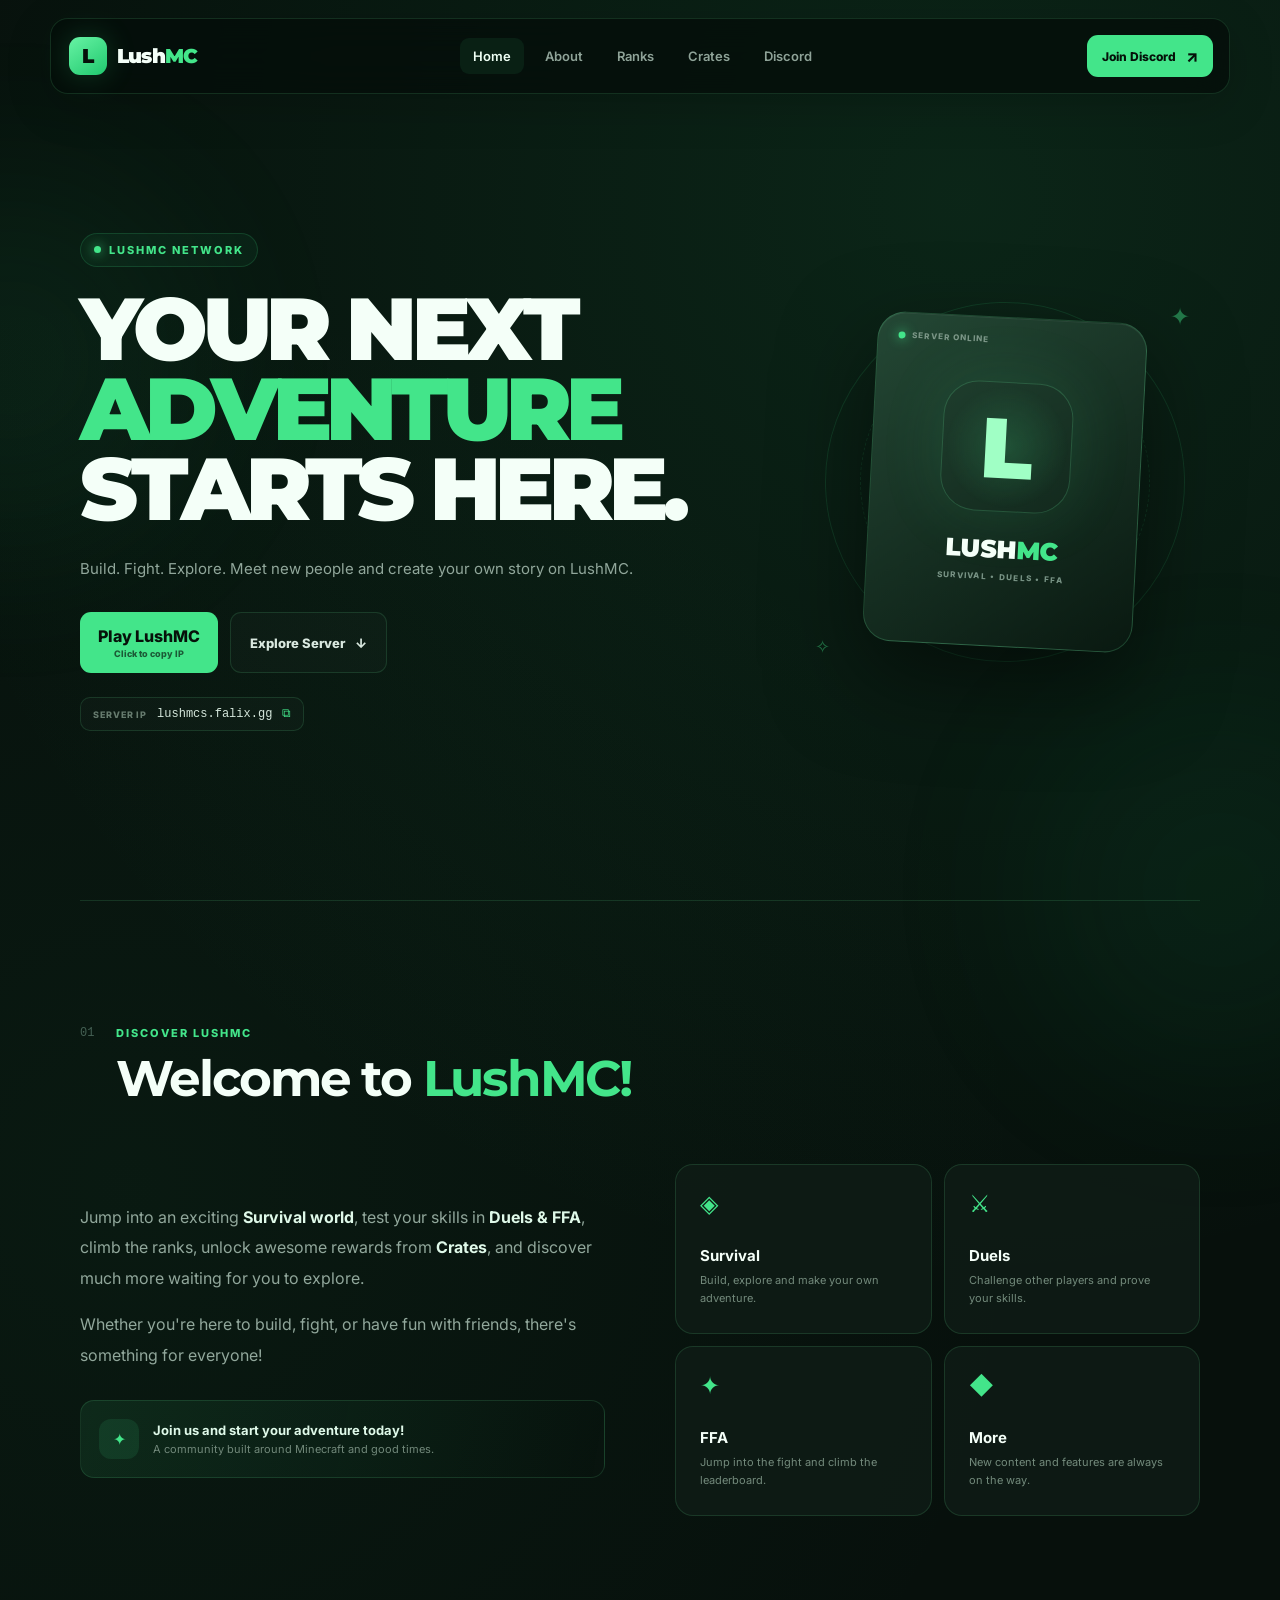
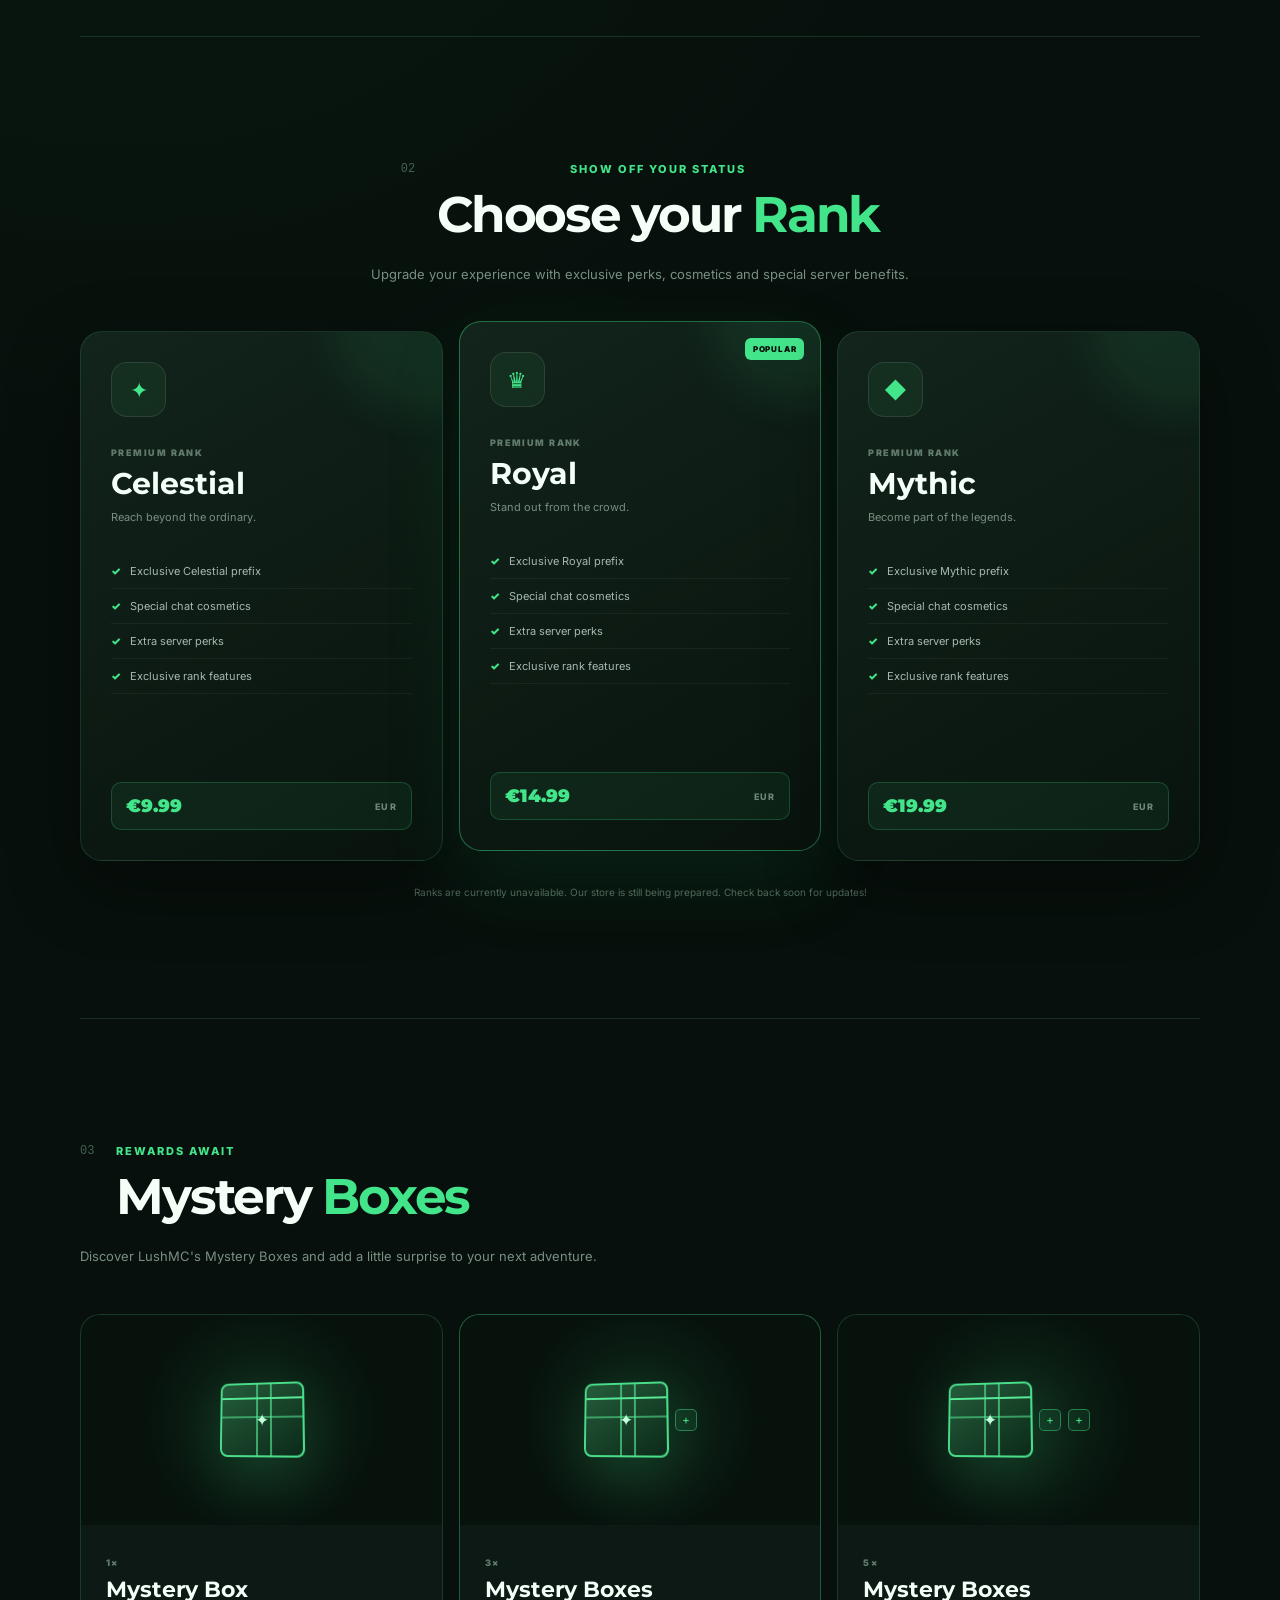
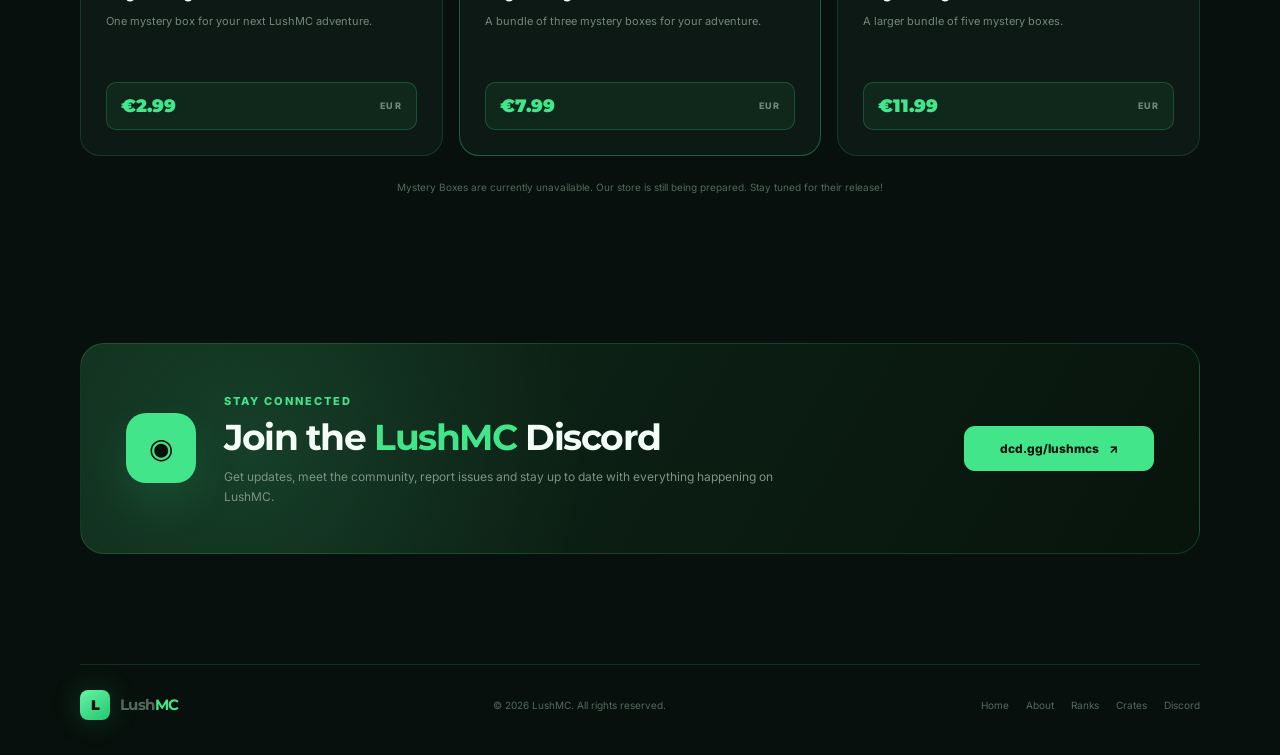
==== index.html @ d0ecad8e "Add files via upload" ====
<!DOCTYPE html>
<html lang="en">
<head>
  <meta charset="UTF-8">
  <meta name="viewport" content="width=device-width, initial-scale=1.0">
  <meta name="description" content="LushMC — Survival, Duels, FFA and more. Start your adventure today.">
  <title>LushMC — Minecraft Network</title>
  <link rel="preconnect" href="https://fonts.googleapis.com">
  <link rel="preconnect" href="https://fonts.gstatic.com" crossorigin>
  <link href="https://fonts.googleapis.com/css2?family=Inter:wght@400;500;600;700;800&family=Montserrat:wght@700;800;900&display=swap" rel="stylesheet">
  <link rel="stylesheet" href="style.css">
</head>
<body>

  <div class="background-glow glow-one"></div>
  <div class="background-glow glow-two"></div>

  <header class="navbar" id="navbar">
    <a href="#home" class="brand">
      <span class="brand-mark">L</span>
      <span>Lush<span>MC</span></span>
    </a>

    <nav class="nav-links" id="navLinks">
      <a href="#home" class="active">Home</a>
      <a href="#about">About</a>
      <a href="#ranks">Ranks</a>
      <a href="#crates">Crates</a>
      <a href="#discord">Discord</a>
    </nav>

    <a class="nav-discord" href="https://discord.gg/2CfEqMfXgS" target="_blank" rel="noopener">
      <span>Join Discord</span>
      <span class="arrow">↗</span>
    </a>

    <button class="menu-toggle" id="menuToggle" aria-label="Open menu">☰</button>
  </header>

  <main>
    <!-- HOME -->
    <section class="hero section" id="home">
      <div class="hero-content">
        <div class="eyebrow">
          <span class="status-dot"></span>
          LushMC Network
        </div>

        <h1>YOUR NEXT<br><span>ADVENTURE</span><br>STARTS HERE.</h1>

        <p class="hero-text">
          Build. Fight. Explore. Meet new people and create your own story
          on LushMC.
        </p>

        <div class="hero-buttons">
          <button class="primary-btn" id="copyIp">
            <span>Play LushMC</span>
            <small>Click to copy IP</small>
          </button>
          <a class="secondary-btn" href="#about">
            Explore Server <span>↓</span>
          </a>
        </div>

        <div class="server-ip">
          <span class="ip-label">SERVER IP</span>
          <span id="serverIp">lushmcs.falix.gg</span>
          <span class="copy-icon">⧉</span>
        </div>
      </div>

      <div class="hero-art" aria-hidden="true">
        <div class="ring ring-one"></div>
        <div class="ring ring-two"></div>
        <div class="leaf leaf-one">✦</div>
        <div class="leaf leaf-two">✧</div>
        <div class="minecraft-card">
          <div class="card-top">
            <span class="online-dot"></span>
            <span>SERVER ONLINE</span>
          </div>
          <div class="big-l">L</div>
          <div class="card-title">LUSH<span>MC</span></div>
          <div class="card-subtitle">SURVIVAL • DUELS • FFA</div>
        </div>
      </div>
    </section>

    <!-- ABOUT -->
    <section class="section about-section" id="about">
      <div class="section-heading">
        <span class="section-number">01</span>
        <div>
          <span class="section-kicker">DISCOVER LUSHMC</span>
          <h2>Welcome to <span>LushMC!</span></h2>
        </div>
      </div>

      <div class="about-grid">
        <div class="about-copy">
          <p>
            Jump into an exciting <strong>Survival world</strong>, test your skills
            in <strong>Duels &amp; FFA</strong>, climb the ranks, unlock awesome
            rewards from <strong>Crates</strong>, and discover much more waiting
            for you to explore.
          </p>
          <p>
            Whether you're here to build, fight, or have fun with friends,
            there's something for everyone!
          </p>

          <div class="about-highlight">
            <div class="highlight-icon">✦</div>
            <div>
              <strong>Join us and start your adventure today!</strong>
              <span>A community built around Minecraft and good times.</span>
            </div>
          </div>
        </div>

        <div class="mode-grid">
          <article class="mode-card">
            <div class="mode-icon">◈</div>
            <h3>Survival</h3>
            <p>Build, explore and make your own adventure.</p>
          </article>
          <article class="mode-card">
            <div class="mode-icon">⚔</div>
            <h3>Duels</h3>
            <p>Challenge other players and prove your skills.</p>
          </article>
          <article class="mode-card">
            <div class="mode-icon">✦</div>
            <h3>FFA</h3>
            <p>Jump into the fight and climb the leaderboard.</p>
          </article>
          <article class="mode-card">
            <div class="mode-icon">◆</div>
            <h3>More</h3>
            <p>New content and features are always on the way.</p>
          </article>
        </div>
      </div>
    </section>

    <!-- RANKS -->
    <section class="section store-section" id="ranks">
      <div class="section-heading centered">
        <span class="section-number">02</span>
        <div>
          <span class="section-kicker">SHOW OFF YOUR STATUS</span>
          <h2>Choose your <span>Rank</span></h2>
        </div>
      </div>

      <p class="section-intro">
        Upgrade your experience with exclusive perks, cosmetics and special
        server benefits.
      </p>

      <div class="rank-grid">
        <article class="rank-card celestial">
          <div class="rank-badge">✦</div>
          <span class="rank-tier">PREMIUM RANK</span>
          <h3>Celestial</h3>
          <p class="rank-desc">Reach beyond the ordinary.</p>
          <ul>
            <li>Exclusive Celestial prefix</li>
            <li>Special chat cosmetics</li>
            <li>Extra server perks</li>
            <li>Exclusive rank features</li>
          </ul>
          <div class="price-tag"><span>€9.99</span><small>EUR</small></div>
        </article>

        <article class="rank-card royal featured">
          <div class="featured-label">POPULAR</div>
          <div class="rank-badge">♛</div>
          <span class="rank-tier">PREMIUM RANK</span>
          <h3>Royal</h3>
          <p class="rank-desc">Stand out from the crowd.</p>
          <ul>
            <li>Exclusive Royal prefix</li>
            <li>Special chat cosmetics</li>
            <li>Extra server perks</li>
            <li>Exclusive rank features</li>
          </ul>
          <div class="price-tag"><span>€14.99</span><small>EUR</small></div>
        </article>

        <article class="rank-card mythic">
          <div class="rank-badge">◆</div>
          <span class="rank-tier">PREMIUM RANK</span>
          <h3>Mythic</h3>
          <p class="rank-desc">Become part of the legends.</p>
          <ul>
            <li>Exclusive Mythic prefix</li>
            <li>Special chat cosmetics</li>
            <li>Extra server perks</li>
            <li>Exclusive rank features</li>
          </ul>
          <div class="price-tag"><span>€19.99</span><small>EUR</small></div>
        </article>
      </div>

      <p class="store-note">
        Ranks are currently unavailable. Our store is still being prepared. Check back soon for updates!
      </p>
    </section>

    <!-- CRATES -->
    <section class="section crates-section" id="crates">
      <div class="section-heading">
        <span class="section-number">03</span>
        <div>
          <span class="section-kicker">REWARDS AWAIT</span>
          <h2>Mystery <span>Boxes</span></h2>
        </div>
      </div>

      <p class="section-intro left">
        Discover LushMC's Mystery Boxes and add a little surprise to your next
        adventure.
      </p>

      <div class="crate-grid">
        <article class="crate-card">
          <div class="crate-visual">
            <div class="crate-box">
              <div class="crate-lock">✦</div>
            </div>
          </div>
          <div class="crate-info">
            <span class="crate-amount">1×</span>
            <h3>Mystery Box</h3>
            <p>One mystery box for your next LushMC adventure.</p>
            <div class="price-tag crate-price"><span>€2.99</span><small>EUR</small></div>
          </div>
        </article>

        <article class="crate-card highlighted">
          <div class="crate-visual">
            <div class="crate-box">
              <div class="crate-lock">✦</div>
            </div>
            <div class="mini-box">+</div>
          </div>
          <div class="crate-info">
            <span class="crate-amount">3×</span>
            <h3>Mystery Boxes</h3>
            <p>A bundle of three mystery boxes for your adventure.</p>
            <div class="price-tag crate-price"><span>€7.99</span><small>EUR</small></div>
          </div>
        </article>

        <article class="crate-card">
          <div class="crate-visual">
            <div class="crate-box">
              <div class="crate-lock">✦</div>
            </div>
            <div class="mini-box">+</div>
            <div class="mini-box">+</div>
          </div>
          <div class="crate-info">
            <span class="crate-amount">5×</span>
            <h3>Mystery Boxes</h3>
            <p>A larger bundle of five mystery boxes.</p>
            <div class="price-tag crate-price"><span>€11.99</span><small>EUR</small></div>
          </div>
        </article>
      </div>

      <p class="store-note">
        Mystery Boxes are currently unavailable. Our store is still being prepared. Stay tuned for their release!
      </p>
    </section>

    <!-- DISCORD -->
    <section class="discord-section section" id="discord">
      <div class="discord-card">
        <div class="discord-symbol">◉</div>
        <div class="discord-copy">
          <span class="section-kicker">STAY CONNECTED</span>
          <h2>Join the <span>LushMC</span> Discord</h2>
          <p>
            Get updates, meet the community, report issues and stay up to date
            with everything happening on LushMC.
          </p>
        </div>
        <a class="discord-btn" href="https://discord.gg/2CfEqMfXgS" target="_blank" rel="noopener">
          <span>dcd.gg/lushmcs</span>
          <span>↗</span>
        </a>
      </div>
    </section>
  </main>

  <footer>
    <div class="footer-brand">
      <span class="brand-mark">L</span>
      <strong>Lush<span>MC</span></strong>
    </div>
    <p>© <span id="year"></span> LushMC. All rights reserved.</p>
    <div class="footer-links">
      <a href="#home">Home</a>
      <a href="#about">About</a>
      <a href="#ranks">Ranks</a>
      <a href="#crates">Crates</a>
      <a href="https://discord.gg/2CfEqMfXgS" target="_blank" rel="noopener">Discord</a>
    </div>
  </footer>

  <div class="toast" id="toast">Server IP copied!</div>

  <script src="script.js"></script>
</body>
</html>
---- style.css ----
* {
  margin: 0;
  padding: 0;
  box-sizing: border-box;
}

:root {
  --bg: #07100c;
  --bg-2: #0a1510;
  --panel: rgba(15, 29, 22, 0.82);
  --panel-2: rgba(19, 39, 29, 0.72);
  --text: #f4fff8;
  --muted: #91a79b;
  --green: #43e58a;
  --green-2: #20c86e;
  --green-dark: #0c8b4b;
  --border: rgba(105, 237, 158, 0.14);
  --shadow: 0 24px 70px rgba(0, 0, 0, .35);
}

html {
  scroll-behavior: smooth;
}

body {
  min-height: 100vh;
  overflow-x: hidden;
  background:
    radial-gradient(circle at 75% 5%, rgba(39, 182, 102, .13), transparent 28%),
    radial-gradient(circle at 10% 30%, rgba(35, 135, 79, .08), transparent 30%),
    var(--bg);
  color: var(--text);
  font-family: Inter, sans-serif;
}

a {
  color: inherit;
  text-decoration: none;
}

button {
  font: inherit;
}

.background-glow {
  position: fixed;
  width: 360px;
  height: 360px;
  border-radius: 50%;
  filter: blur(100px);
  pointer-events: none;
  opacity: .08;
  z-index: -1;
}

.glow-one {
  background: #32e982;
  top: 20%;
  left: -170px;
}

.glow-two {
  background: #19b764;
  bottom: -170px;
  right: -120px;
}

.navbar {
  width: min(1180px, calc(100% - 40px));
  height: 76px;
  margin: 18px auto 0;
  padding: 0 16px 0 18px;
  display: flex;
  align-items: center;
  justify-content: space-between;
  position: sticky;
  top: 14px;
  z-index: 100;
  background: rgba(5, 13, 9, .78);
  border: 1px solid var(--border);
  border-radius: 18px;
  backdrop-filter: blur(18px);
  box-shadow: 0 12px 45px rgba(0, 0, 0, .18);
}

.brand,
.footer-brand {
  display: flex;
  align-items: center;
  gap: 10px;
  font-family: Montserrat, sans-serif;
  font-weight: 900;
  letter-spacing: -.04em;
  font-size: 20px;
}

.brand span span,
.footer-brand strong span {
  color: var(--green);
}

.brand-mark {
  width: 38px;
  height: 38px;
  display: grid;
  place-items: center;
  color: #06110a;
  background: linear-gradient(145deg, #67f3a4, #20c86e);
  border-radius: 11px;
  box-shadow: 0 0 30px rgba(67, 229, 138, .2);
  font-family: Montserrat, sans-serif;
  font-weight: 900;
}

.nav-links {
  display: flex;
  gap: 8px;
}

.nav-links a {
  padding: 10px 13px;
  color: #8fa398;
  font-size: 13px;
  font-weight: 600;
  transition: .2s ease;
}

.nav-links a:hover,
.nav-links a.active {
  color: #effff5;
}

.nav-links a.active {
  background: rgba(67, 229, 138, .08);
  border-radius: 9px;
}

.nav-discord,
.primary-btn,
.secondary-btn,
.discord-btn {
  display: inline-flex;
  align-items: center;
  justify-content: center;
  gap: 10px;
  border-radius: 11px;
  font-weight: 800;
  transition: transform .2s ease, box-shadow .2s ease, background .2s ease;
}

.nav-discord {
  padding: 11px 15px;
  font-size: 12px;
  background: var(--green);
  color: #051109;
}

.nav-discord:hover,
.primary-btn:hover,
.discord-btn:hover {
  transform: translateY(-2px);
  box-shadow: 0 12px 30px rgba(67, 229, 138, .18);
}

.arrow {
  font-size: 16px;
}

.menu-toggle {
  display: none;
  border: 0;
  background: transparent;
  color: white;
  font-size: 23px;
  cursor: pointer;
}

.section {
  width: min(1120px, calc(100% - 40px));
  margin: 0 auto;
  padding: 120px 0;
  scroll-margin-top: 80px;
}

.hero {
  min-height: calc(100vh - 94px);
  display: flex;
  align-items: center;
  justify-content: space-between;
  gap: 70px;
  padding-top: 90px;
}

.hero-content {
  max-width: 650px;
}

.eyebrow,
.section-kicker {
  color: var(--green);
  font-size: 11px;
  letter-spacing: .18em;
  font-weight: 800;
  text-transform: uppercase;
}

.eyebrow {
  display: inline-flex;
  align-items: center;
  gap: 8px;
  margin-bottom: 22px;
  padding: 9px 13px;
  border: 1px solid rgba(67, 229, 138, .16);
  border-radius: 999px;
  background: rgba(67, 229, 138, .05);
}

.status-dot,
.online-dot {
  width: 7px;
  height: 7px;
  display: inline-block;
  border-radius: 50%;
  background: var(--green);
  box-shadow: 0 0 12px var(--green);
}

.hero h1 {
  font-family: Montserrat, sans-serif;
  font-size: clamp(48px, 7vw, 88px);
  line-height: .91;
  letter-spacing: -.065em;
  font-weight: 900;
}

.hero h1 span,
.section-heading h2 span,
.discord-copy h2 span {
  color: var(--green);
}

.hero-text {
  max-width: 570px;
  margin: 26px 0 30px;
  color: var(--muted);
  line-height: 1.8;
  font-size: 15px;
}

.hero-buttons {
  display: flex;
  flex-wrap: wrap;
  gap: 12px;
}

.primary-btn {
  border: 0;
  padding: 14px 18px;
  cursor: pointer;
  background: var(--green);
  color: #06110a;
  flex-direction: column;
  gap: 2px;
}

.primary-btn small {
  opacity: .65;
  font-size: 9px;
}

.secondary-btn {
  padding: 0 19px;
  border: 1px solid var(--border);
  color: #d9e8df;
  background: rgba(255,255,255,.02);
  font-size: 13px;
}

.secondary-btn:hover {
  background: rgba(255,255,255,.05);
}

.server-ip {
  width: fit-content;
  margin-top: 24px;
  display: flex;
  align-items: center;
  gap: 10px;
  padding: 9px 12px;
  border: 1px solid var(--border);
  background: rgba(255,255,255,.02);
  border-radius: 10px;
  color: #d5e7dc;
  font-family: monospace;
  font-size: 12px;
}

.ip-label {
  color: #667b6e;
  font-family: Inter, sans-serif;
  font-size: 9px;
  font-weight: 800;
  letter-spacing: .1em;
}

.copy-icon {
  color: var(--green);
}

.hero-art {
  width: 390px;
  height: 450px;
  position: relative;
  display: grid;
  place-items: center;
  flex-shrink: 0;
}

.ring {
  position: absolute;
  border: 1px solid rgba(67, 229, 138, .13);
  border-radius: 50%;
}

.ring-one {
  width: 360px;
  height: 360px;
  transform: rotate(20deg);
}

.ring-two {
  width: 290px;
  height: 290px;
  border-style: dashed;
}

.minecraft-card {
  width: 270px;
  height: 330px;
  padding: 20px;
  position: relative;
  display: flex;
  flex-direction: column;
  align-items: center;
  justify-content: center;
  background:
    linear-gradient(145deg, rgba(39, 77, 57, .86), rgba(9, 24, 16, .96)),
    #10271b;
  border: 1px solid rgba(104, 240, 159, .2);
  border-radius: 28px;
  transform: rotate(3deg);
  box-shadow: 0 35px 90px rgba(0,0,0,.5), inset 0 1px 0 rgba(255,255,255,.06);
}

.card-top {
  position: absolute;
  top: 17px;
  left: 20px;
  display: flex;
  align-items: center;
  gap: 7px;
  color: #7b9687;
  font-size: 8px;
  font-weight: 800;
  letter-spacing: .13em;
}

.big-l {
  width: 130px;
  height: 130px;
  display: grid;
  place-items: center;
  border: 1px solid rgba(112, 243, 166, .2);
  border-radius: 35px;
  color: #a0ffc5;
  font-family: Montserrat, sans-serif;
  font-size: 85px;
  font-weight: 900;
  background: radial-gradient(circle, rgba(68,229,139,.17), transparent 68%);
  box-shadow: 0 0 65px rgba(67, 229, 138, .12);
}

.card-title {
  margin-top: 22px;
  font-family: Montserrat, sans-serif;
  font-size: 25px;
  font-weight: 900;
}

.card-title span {
  color: var(--green);
}

.card-subtitle {
  margin-top: 8px;
  color: #779284;
  font-size: 8px;
  letter-spacing: .16em;
  font-weight: 800;
}

.leaf {
  position: absolute;
  color: var(--green);
  opacity: .45;
  font-size: 24px;
}

.leaf-one {
  top: 45px;
  right: 10px;
}

.leaf-two {
  bottom: 50px;
  left: 5px;
  font-size: 18px;
}

.section-heading {
  display: flex;
  align-items: flex-start;
  gap: 22px;
}

.section-heading.centered {
  justify-content: center;
  text-align: center;
}

.section-number {
  padding-top: 5px;
  color: #456154;
  font-family: monospace;
  font-size: 12px;
}

.section-heading h2 {
  margin-top: 7px;
  font-family: Montserrat, sans-serif;
  font-size: clamp(31px, 4vw, 50px);
  letter-spacing: -.045em;
}

.about-section {
  border-top: 1px solid var(--border);
}

.about-grid {
  margin-top: 55px;
  display: grid;
  grid-template-columns: 1fr 1fr;
  gap: 70px;
  align-items: center;
}

.about-copy > p {
  max-width: 600px;
  color: var(--muted);
  font-size: 16px;
  line-height: 1.9;
  margin-bottom: 16px;
}

.about-copy strong {
  color: #dff9e9;
}

.about-highlight {
  margin-top: 30px;
  padding: 18px;
  display: flex;
  gap: 14px;
  align-items: center;
  background: linear-gradient(100deg, rgba(67,229,138,.09), transparent);
  border: 1px solid var(--border);
  border-radius: 14px;
}

.highlight-icon {
  width: 40px;
  height: 40px;
  display: grid;
  place-items: center;
  flex-shrink: 0;
  border-radius: 12px;
  background: rgba(67,229,138,.1);
  color: var(--green);
}

.about-highlight strong,
.about-highlight span {
  display: block;
}

.about-highlight strong {
  font-size: 13px;
}

.about-highlight span {
  margin-top: 4px;
  color: #72897b;
  font-size: 11px;
}

.mode-grid {
  display: grid;
  grid-template-columns: 1fr 1fr;
  gap: 12px;
}

.mode-card {
  min-height: 170px;
  padding: 24px;
  background: var(--panel);
  border: 1px solid var(--border);
  border-radius: 18px;
  transition: .25s ease;
}

.mode-card:hover {
  transform: translateY(-4px);
  border-color: rgba(67,229,138,.28);
  background: var(--panel-2);
}

.mode-icon {
  color: var(--green);
  font-size: 24px;
  margin-bottom: 28px;
}

.mode-card h3 {
  font-size: 15px;
  margin-bottom: 7px;
}

.mode-card p {
  color: #738a7c;
  font-size: 11px;
  line-height: 1.6;
}

.store-section,
.crates-section {
  border-top: 1px solid var(--border);
}

.section-intro {
  max-width: 620px;
  margin: 18px auto 45px;
  color: #788f82;
  font-size: 13px;
  line-height: 1.8;
  text-align: center;
}

.section-intro.left {
  margin-left: 0;
  margin-right: 0;
  text-align: left;
}

.rank-grid,
.crate-grid {
  display: grid;
  grid-template-columns: repeat(3, 1fr);
  gap: 16px;
}

.rank-card {
  min-height: 530px;
  padding: 30px;
  position: relative;
  overflow: hidden;
  display: flex;
  flex-direction: column;
  background: linear-gradient(150deg, rgba(20,39,29,.9), rgba(9,19,14,.94));
  border: 1px solid var(--border);
  border-radius: 22px;
  box-shadow: var(--shadow);
  transition: .25s ease;
}

.rank-card:hover {
  transform: translateY(-7px);
}

.rank-card::before {
  content: "";
  position: absolute;
  width: 180px;
  height: 180px;
  top: -100px;
  right: -70px;
  border-radius: 50%;
  background: rgba(67,229,138,.08);
  filter: blur(20px);
}

.rank-card.featured {
  border-color: rgba(67,229,138,.42);
  transform: translateY(-10px);
  box-shadow: 0 30px 80px rgba(22,155,82,.12);
}

.rank-card.featured:hover {
  transform: translateY(-15px);
}

.featured-label {
  position: absolute;
  top: 16px;
  right: 16px;
  padding: 6px 8px;
  border-radius: 6px;
  background: var(--green);
  color: #06110a;
  font-size: 8px;
  font-weight: 900;
  letter-spacing: .1em;
}

.rank-badge {
  width: 55px;
  height: 55px;
  display: grid;
  place-items: center;
  margin-bottom: 30px;
  border: 1px solid rgba(255,255,255,.1);
  border-radius: 16px;
  color: var(--green);
  background: rgba(67,229,138,.06);
  font-size: 22px;
}

.rank-tier,
.crate-amount {
  color: #607a6b;
  font-size: 9px;
  font-weight: 900;
  letter-spacing: .16em;
}

.rank-card h3 {
  margin-top: 7px;
  font-family: Montserrat, sans-serif;
  font-size: 30px;
}

.rank-desc {
  margin-top: 8px;
  color: #788f82;
  font-size: 11px;
}

.rank-card ul {
  margin: 30px 0;
  padding: 0;
  list-style: none;
}

.rank-card li {
  padding: 10px 0;
  border-bottom: 1px solid rgba(255,255,255,.05);
  color: #a7b9af;
  font-size: 11px;
}

.rank-card li::before {
  content: "✓";
  margin-right: 9px;
  color: var(--green);
  font-weight: 900;
}

.rank-btn,
.crate-btn {
  margin-top: auto;
  padding: 13px 14px;
  display: flex;
  align-items: center;
  justify-content: space-between;
  border-radius: 10px;
  background: rgba(255,255,255,.035);
  border: 1px solid rgba(255,255,255,.06);
  color: #d6e8dd;
  font-size: 11px;
  font-weight: 800;
  transition: .2s ease;
}

.rank-btn:hover,
.crate-btn:hover {
  background: rgba(67,229,138,.09);
  border-color: rgba(67,229,138,.18);
  color: white;
}

.store-note {
  margin-top: 25px;
  text-align: center;
  color: #53695c;
  font-size: 10px;
}

.crate-card {
  overflow: hidden;
  background: var(--panel);
  border: 1px solid var(--border);
  border-radius: 20px;
  transition: .25s ease;
}

.crate-card:hover {
  transform: translateY(-6px);
  border-color: rgba(67,229,138,.3);
}

.crate-card.highlighted {
  border-color: rgba(67,229,138,.34);
}

.crate-visual {
  height: 210px;
  display: flex;
  align-items: center;
  justify-content: center;
  gap: 7px;
  position: relative;
  background:
    radial-gradient(circle at 50% 50%, rgba(67,229,138,.13), transparent 55%),
    rgba(5,14,9,.55);
}

.crate-box {
  width: 85px;
  height: 75px;
  display: grid;
  place-items: center;
  position: relative;
  transform: perspective(250px) rotateX(5deg) rotateY(-8deg);
  border: 2px solid #49dd8a;
  border-radius: 8px;
  background: linear-gradient(145deg, #245d3b, #0c2a19);
  box-shadow: 0 20px 50px rgba(67,229,138,.12);
}

.crate-box::before {
  content: "";
  position: absolute;
  width: 100%;
  height: 17px;
  top: 13px;
  border-top: 2px solid #57e996;
  border-bottom: 2px solid rgba(87,233,150,.55);
}

.crate-box::after {
  content: "";
  position: absolute;
  width: 12px;
  height: 75px;
  left: calc(50% - 6px);
  border-left: 2px solid #55e694;
  border-right: 2px solid #55e694;
  opacity: .65;
}

.crate-lock {
  position: relative;
  z-index: 2;
  color: #c1ffda;
  font-size: 17px;
}

.mini-box {
  width: 22px;
  height: 22px;
  display: grid;
  place-items: center;
  border: 1px solid rgba(67,229,138,.45);
  border-radius: 5px;
  color: var(--green);
  background: rgba(67,229,138,.08);
  font-size: 12px;
}

.crate-info {
  padding: 25px;
}

.crate-info h3 {
  margin-top: 6px;
  font-family: Montserrat, sans-serif;
  font-size: 22px;
}

.crate-info p {
  min-height: 50px;
  margin: 9px 0 20px;
  color: #72887a;
  font-size: 11px;
  line-height: 1.7;
}

.crate-btn {
  margin-top: 0;
}

.discord-section {
  padding-top: 30px;
  padding-bottom: 110px;
}

.discord-card {
  padding: 45px;
  display: grid;
  grid-template-columns: auto 1fr auto;
  align-items: center;
  gap: 28px;
  background:
    radial-gradient(circle at 15% 50%, rgba(67,229,138,.14), transparent 35%),
    linear-gradient(120deg, rgba(17,42,28,.94), rgba(8,20,13,.94));
  border: 1px solid rgba(67,229,138,.18);
  border-radius: 24px;
}

.discord-symbol {
  width: 70px;
  height: 70px;
  display: grid;
  place-items: center;
  color: #06110a;
  background: var(--green);
  border-radius: 20px;
  font-size: 28px;
  box-shadow: 0 20px 45px rgba(67,229,138,.12);
}

.discord-copy h2 {
  margin-top: 6px;
  font-family: Montserrat, sans-serif;
  font-size: clamp(24px, 3vw, 36px);
  letter-spacing: -.04em;
}

.discord-copy p {
  max-width: 600px;
  margin-top: 8px;
  color: #7c9384;
  font-size: 12px;
  line-height: 1.7;
}

.discord-btn {
  min-width: 190px;
  padding: 15px 18px;
  background: var(--green);
  color: #06110a;
  font-size: 12px;
}

footer {
  width: min(1120px, calc(100% - 40px));
  margin: 0 auto;
  padding: 25px 0 35px;
  display: flex;
  align-items: center;
  justify-content: space-between;
  border-top: 1px solid var(--border);
  color: #53695c;
  font-size: 10px;
}

.footer-brand {
  font-size: 15px;
}

.footer-brand .brand-mark {
  width: 30px;
  height: 30px;
  border-radius: 8px;
  font-size: 14px;
}

.footer-links {
  display: flex;
  gap: 17px;
}

.footer-links a:hover {
  color: var(--green);
}

.toast {
  position: fixed;
  left: 50%;
  bottom: 28px;
  z-index: 200;
  padding: 12px 17px;
  border: 1px solid rgba(67,229,138,.2);
  border-radius: 10px;
  background: #10261a;
  color: #caffdc;
  font-size: 11px;
  font-weight: 700;
  transform: translate(-50%, 100px);
  opacity: 0;
  transition: .25s ease;
}

.toast.show {
  transform: translate(-50%, 0);
  opacity: 1;
}

@media (max-width: 900px) {
  .nav-links,
  .nav-discord {
    display: none;
  }

  .menu-toggle {
    display: block;
  }

  .nav-links.open {
    position: absolute;
    top: 70px;
    left: 0;
    right: 0;
    padding: 12px;
    display: flex;
    flex-direction: column;
    background: rgba(5,13,9,.97);
    border: 1px solid var(--border);
    border-radius: 15px;
  }

  .hero {
    flex-direction: column;
    text-align: center;
    padding-top: 80px;
  }

  .hero-content {
    display: flex;
    flex-direction: column;
    align-items: center;
  }

  .hero-art {
    transform: scale(.85);
    margin-top: -35px;
  }

  .about-grid {
    grid-template-columns: 1fr;
  }

  .rank-grid,
  .crate-grid {
    grid-template-columns: 1fr;
    max-width: 520px;
    margin: 0 auto;
  }

  .rank-card.featured {
    transform: none;
  }

  .discord-card {
    grid-template-columns: auto 1fr;
  }

  .discord-btn {
    grid-column: 1 / -1;
  }
}

@media (max-width: 600px) {
  .navbar {
    width: calc(100% - 22px);
  }

  .section {
    width: calc(100% - 28px);
    padding: 90px 0;
  }

  .hero {
    min-height: auto;
  }

  .hero h1 {
    font-size: 48px;
  }

  .hero-art {
    width: 320px;
    height: 370px;
    transform: scale(.75);
    margin: -40px 0 -55px;
  }

  .mode-grid {
    grid-template-columns: 1fr;
  }

  .discord-card {
    padding: 28px;
    grid-template-columns: 1fr;
    text-align: center;
  }

  .discord-symbol {
    margin: 0 auto;
  }

  footer {
    flex-direction: column;
    gap: 16px;
  }

  .footer-links {
    flex-wrap: wrap;
    justify-content: center;
  }
}


/* Store price tags */
.price-tag {
  margin-top: auto;
  min-height: 48px;
  padding: 10px 14px;
  display: flex;
  align-items: center;
  justify-content: space-between;
  border: 1px solid rgba(67, 229, 138, .22);
  border-radius: 10px;
  background: rgba(67, 229, 138, .07);
}

.price-tag span {
  color: var(--green);
  font-family: Montserrat, sans-serif;
  font-size: 18px;
  font-weight: 900;
}

.price-tag small {
  color: #6e8879;
  font-size: 9px;
  font-weight: 800;
  letter-spacing: .12em;
}

.crate-price {
  margin-top: 0;
}
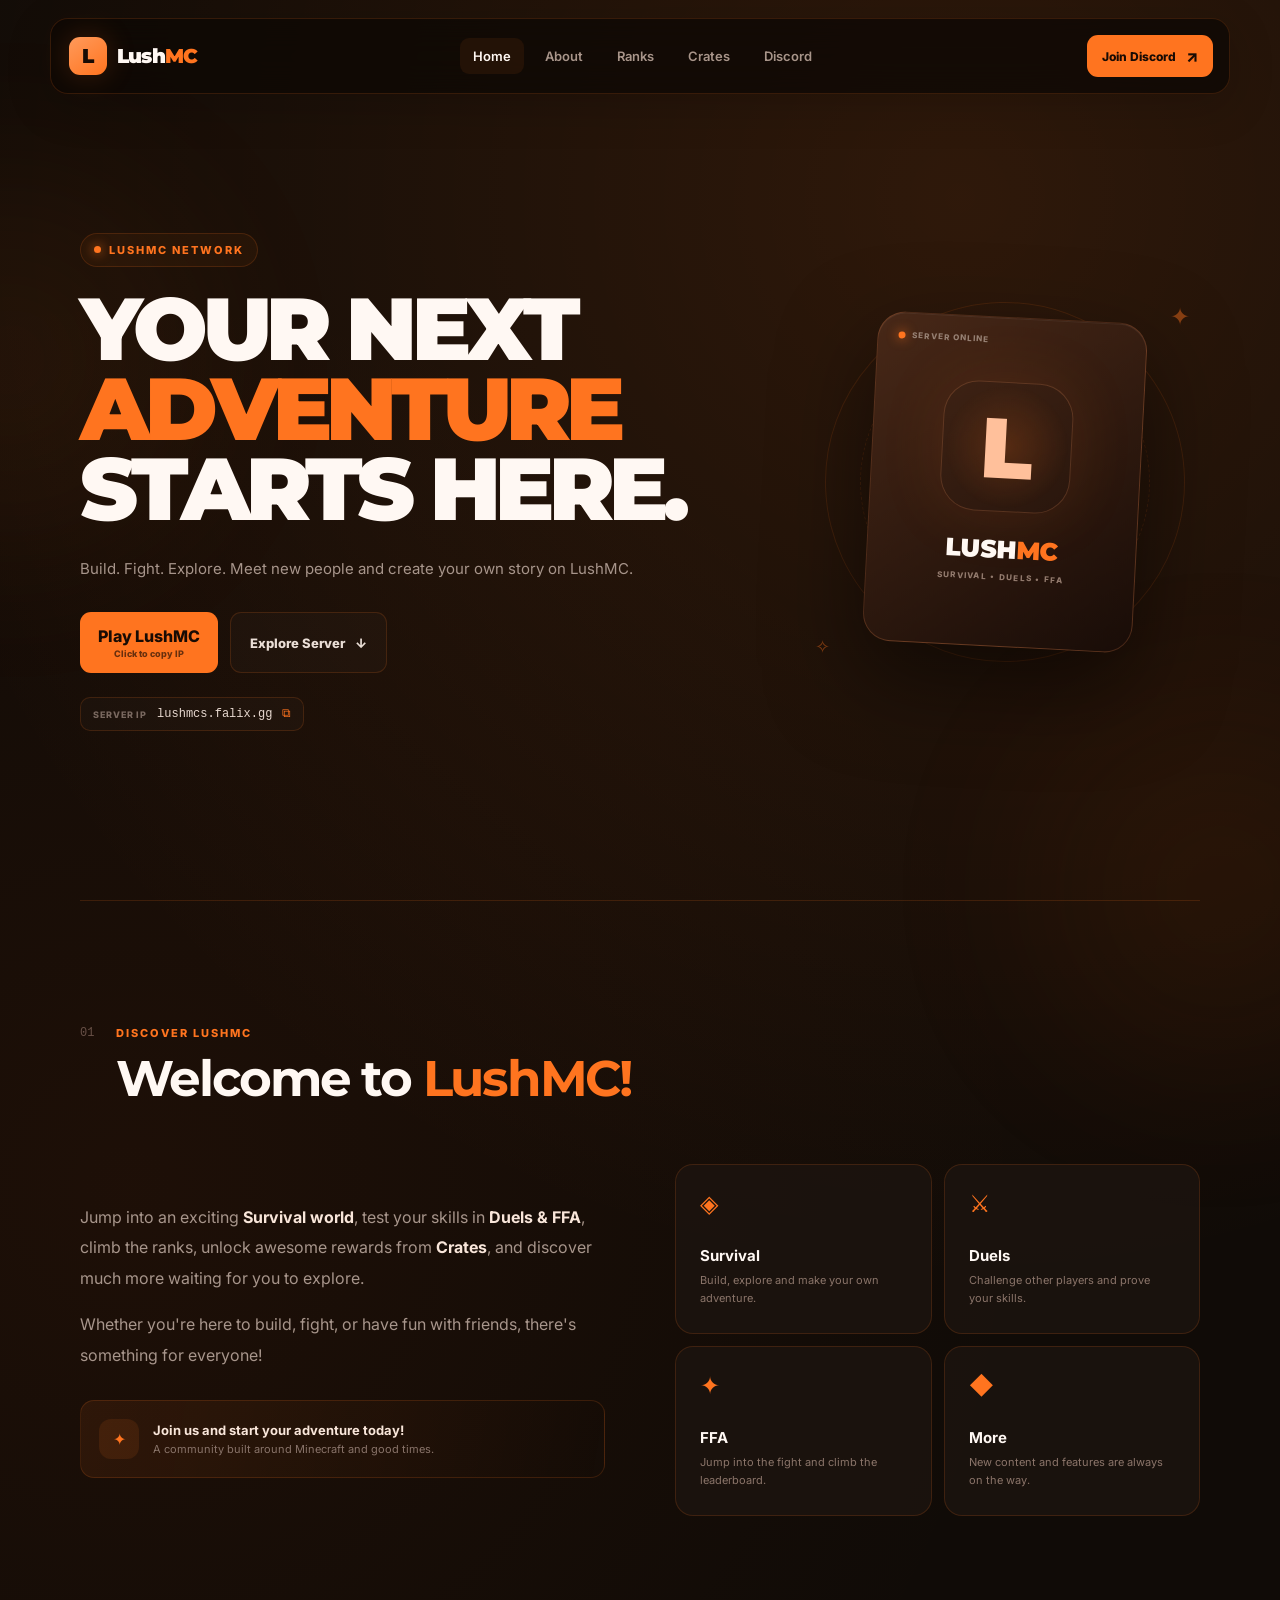
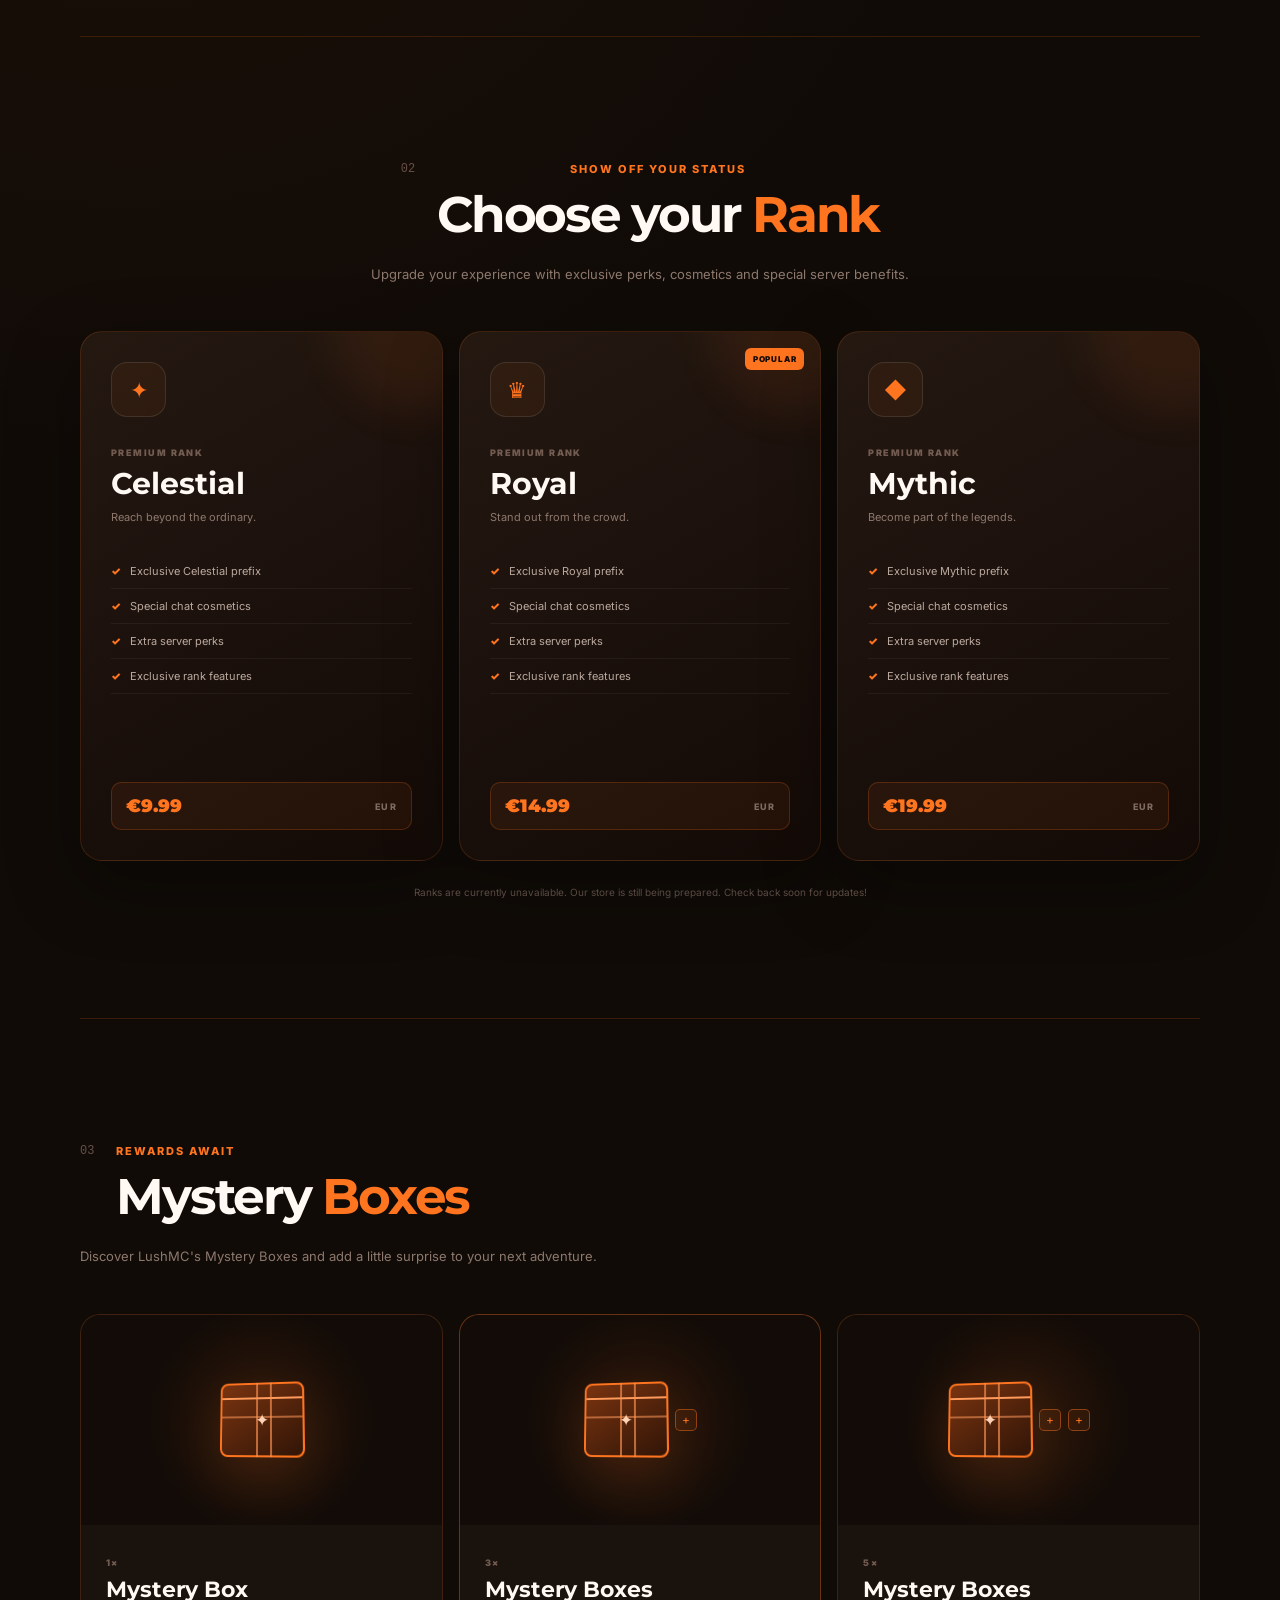
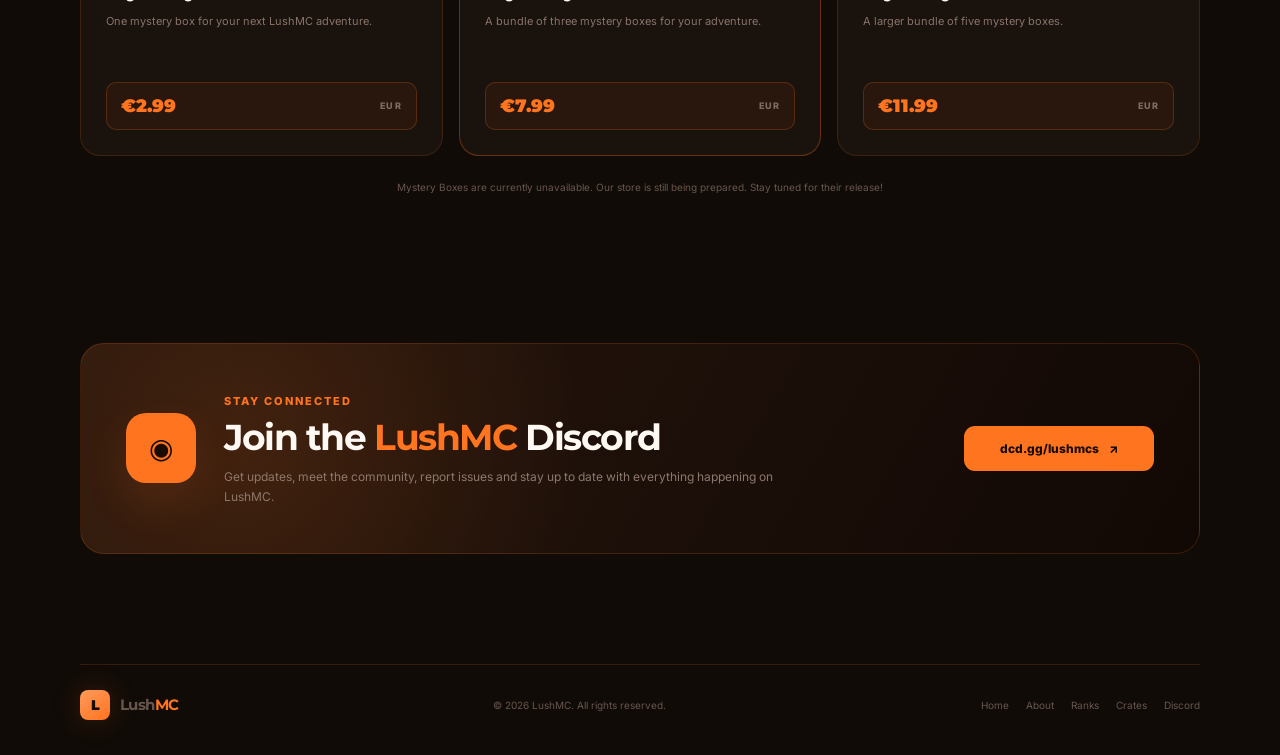
==== commit af2c5036: "Convert rank cards to links for better navigation" ====
--- a/index.html
+++ b/index.html
@@ -160,7 +160,7 @@
       </p>
 
       <div class="rank-grid">
-        <article class="rank-card celestial">
+        <a href="store.html?rank=celestial" class="rank-card celestial">
           <div class="rank-badge">✦</div>
           <span class="rank-tier">PREMIUM RANK</span>
           <h3>Celestial</h3>
@@ -172,9 +172,9 @@
             <li>Exclusive rank features</li>
           </ul>
           <div class="price-tag"><span>€9.99</span><small>EUR</small></div>
-        </article>
-
-        <article class="rank-card royal featured">
+        </a>
+
+        <a href="store.html?rank=royal" class="rank-card">
           <div class="featured-label">POPULAR</div>
           <div class="rank-badge">♛</div>
           <span class="rank-tier">PREMIUM RANK</span>
@@ -187,9 +187,9 @@
             <li>Exclusive rank features</li>
           </ul>
           <div class="price-tag"><span>€14.99</span><small>EUR</small></div>
-        </article>
-
-        <article class="rank-card mythic">
+        </a>
+
+        <a href="store.html?rank=mythic" class="rank-card">
           <div class="rank-badge">◆</div>
           <span class="rank-tier">PREMIUM RANK</span>
           <h3>Mythic</h3>
@@ -201,7 +201,7 @@
             <li>Exclusive rank features</li>
           </ul>
           <div class="price-tag"><span>€19.99</span><small>EUR</small></div>
-        </article>
+        </a>
       </div>
 
       <p class="store-note">
--- a/style.css
+++ b/style.css
@@ -5,16 +5,18 @@
 }
 
 :root {
-  --bg: #07100c;
-  --bg-2: #0a1510;
-  --panel: rgba(15, 29, 22, 0.82);
-  --panel-2: rgba(19, 39, 29, 0.72);
-  --text: #f4fff8;
-  --muted: #91a79b;
-  --green: #43e58a;
-  --green-2: #20c86e;
-  --green-dark: #0c8b4b;
-  --border: rgba(105, 237, 158, 0.14);
+  --bg: #100b07;
+  --bg-2: #160e09;
+  --panel: rgba(29, 20, 15, 0.82);
+  --panel-2: rgba(39, 26, 19, 0.72);
+  --text: #fff8f3;
+  --muted: #a7958b;
+
+  --orange: #FF741F;
+  --orange-2: #e85c0b;
+  --orange-dark: #a83d05;
+
+  --border: rgba(255, 116, 31, 0.16);
   --shadow: 0 24px 70px rgba(0, 0, 0, .35);
 }
 
@@ -26,8 +28,8 @@
   min-height: 100vh;
   overflow-x: hidden;
   background:
-    radial-gradient(circle at 75% 5%, rgba(39, 182, 102, .13), transparent 28%),
-    radial-gradient(circle at 10% 30%, rgba(35, 135, 79, .08), transparent 30%),
+    radial-gradient(circle at 75% 5%, rgba(255, 116, 31, .13), transparent 28%),
+    radial-gradient(circle at 10% 30%, rgba(190, 65, 8, .08), transparent 30%),
     var(--bg);
   color: var(--text);
   font-family: Inter, sans-serif;
@@ -54,13 +56,13 @@
 }
 
 .glow-one {
-  background: #32e982;
+  background: #ff741f;
   top: 20%;
   left: -170px;
 }
 
 .glow-two {
-  background: #19b764;
+  background: #d94f08;
   bottom: -170px;
   right: -120px;
 }
@@ -76,7 +78,7 @@
   position: sticky;
   top: 14px;
   z-index: 100;
-  background: rgba(5, 13, 9, .78);
+  background: rgba(13, 8, 5, .78);
   border: 1px solid var(--border);
   border-radius: 18px;
   backdrop-filter: blur(18px);
@@ -96,7 +98,7 @@
 
 .brand span span,
 .footer-brand strong span {
-  color: var(--green);
+  color: var(--orange);
 }
 
 .brand-mark {
@@ -104,10 +106,10 @@
   height: 38px;
   display: grid;
   place-items: center;
-  color: #06110a;
-  background: linear-gradient(145deg, #67f3a4, #20c86e);
+  color: #180b04;
+  background: linear-gradient(145deg, #ff9a5b, #ff741f);
   border-radius: 11px;
-  box-shadow: 0 0 30px rgba(67, 229, 138, .2);
+  box-shadow: 0 0 30px rgba(255, 116, 31, .2);
   font-family: Montserrat, sans-serif;
   font-weight: 900;
 }
@@ -119,7 +121,7 @@
 
 .nav-links a {
   padding: 10px 13px;
-  color: #8fa398;
+  color: #a8958a;
   font-size: 13px;
   font-weight: 600;
   transition: .2s ease;
@@ -127,11 +129,11 @@
 
 .nav-links a:hover,
 .nav-links a.active {
-  color: #effff5;
+  color: #fff8f3;
 }
 
 .nav-links a.active {
-  background: rgba(67, 229, 138, .08);
+  background: rgba(255, 116, 31, .08);
   border-radius: 9px;
 }
 
@@ -151,15 +153,15 @@
 .nav-discord {
   padding: 11px 15px;
   font-size: 12px;
-  background: var(--green);
-  color: #051109;
+  background: var(--orange);
+  color: #180b04;
 }
 
 .nav-discord:hover,
 .primary-btn:hover,
 .discord-btn:hover {
   transform: translateY(-2px);
-  box-shadow: 0 12px 30px rgba(67, 229, 138, .18);
+  box-shadow: 0 12px 30px rgba(255, 116, 31, .18);
 }
 
 .arrow {
@@ -197,7 +199,7 @@
 
 .eyebrow,
 .section-kicker {
-  color: var(--green);
+  color: var(--orange);
   font-size: 11px;
   letter-spacing: .18em;
   font-weight: 800;
@@ -210,9 +212,9 @@
   gap: 8px;
   margin-bottom: 22px;
   padding: 9px 13px;
-  border: 1px solid rgba(67, 229, 138, .16);
+  border: 1px solid rgba(255, 116, 31, .16);
   border-radius: 999px;
-  background: rgba(67, 229, 138, .05);
+  background: rgba(255, 116, 31, .05);
 }
 
 .status-dot,
@@ -221,8 +223,8 @@
   height: 7px;
   display: inline-block;
   border-radius: 50%;
-  background: var(--green);
-  box-shadow: 0 0 12px var(--green);
+  background: var(--orange);
+  box-shadow: 0 0 12px var(--orange);
 }
 
 .hero h1 {
@@ -236,7 +238,7 @@
 .hero h1 span,
 .section-heading h2 span,
 .discord-copy h2 span {
-  color: var(--green);
+  color: var(--orange);
 }
 
 .hero-text {
@@ -257,8 +259,8 @@
   border: 0;
   padding: 14px 18px;
   cursor: pointer;
-  background: var(--green);
-  color: #06110a;
+  background: var(--orange);
+  color: #180b04;
   flex-direction: column;
   gap: 2px;
 }
@@ -271,7 +273,7 @@
 .secondary-btn {
   padding: 0 19px;
   border: 1px solid var(--border);
-  color: #d9e8df;
+  color: #eaded6;
   background: rgba(255,255,255,.02);
   font-size: 13px;
 }
@@ -290,13 +292,13 @@
   border: 1px solid var(--border);
   background: rgba(255,255,255,.02);
   border-radius: 10px;
-  color: #d5e7dc;
+  color: #e8d9d0;
   font-family: monospace;
   font-size: 12px;
 }
 
 .ip-label {
-  color: #667b6e;
+  color: #79685f;
   font-family: Inter, sans-serif;
   font-size: 9px;
   font-weight: 800;
@@ -304,7 +306,7 @@
 }
 
 .copy-icon {
-  color: var(--green);
+  color: var(--orange);
 }
 
 .hero-art {
@@ -318,7 +320,7 @@
 
 .ring {
   position: absolute;
-  border: 1px solid rgba(67, 229, 138, .13);
+  border: 1px solid rgba(255, 116, 31, .13);
   border-radius: 50%;
 }
 
@@ -344,9 +346,9 @@
   align-items: center;
   justify-content: center;
   background:
-    linear-gradient(145deg, rgba(39, 77, 57, .86), rgba(9, 24, 16, .96)),
-    #10271b;
-  border: 1px solid rgba(104, 240, 159, .2);
+    linear-gradient(145deg, rgba(77, 43, 25, .86), rgba(24, 12, 7, .96)),
+    #27150c;
+  border: 1px solid rgba(255, 145, 84, .2);
   border-radius: 28px;
   transform: rotate(3deg);
   box-shadow: 0 35px 90px rgba(0,0,0,.5), inset 0 1px 0 rgba(255,255,255,.06);
@@ -359,7 +361,7 @@
   display: flex;
   align-items: center;
   gap: 7px;
-  color: #7b9687;
+  color: #968073;
   font-size: 8px;
   font-weight: 800;
   letter-spacing: .13em;
@@ -370,14 +372,14 @@
   height: 130px;
   display: grid;
   place-items: center;
-  border: 1px solid rgba(112, 243, 166, .2);
+  border: 1px solid rgba(255, 156, 102, .2);
   border-radius: 35px;
-  color: #a0ffc5;
+  color: #ffc09b;
   font-family: Montserrat, sans-serif;
   font-size: 85px;
   font-weight: 900;
-  background: radial-gradient(circle, rgba(68,229,139,.17), transparent 68%);
-  box-shadow: 0 0 65px rgba(67, 229, 138, .12);
+  background: radial-gradient(circle, rgba(255,116,31,.17), transparent 68%);
+  box-shadow: 0 0 65px rgba(255, 116, 31, .12);
 }
 
 .card-title {
@@ -388,12 +390,12 @@
 }
 
 .card-title span {
-  color: var(--green);
+  color: var(--orange);
 }
 
 .card-subtitle {
   margin-top: 8px;
-  color: #779284;
+  color: #927a6d;
   font-size: 8px;
   letter-spacing: .16em;
   font-weight: 800;
@@ -401,7 +403,7 @@
 
 .leaf {
   position: absolute;
-  color: var(--green);
+  color: var(--orange);
   opacity: .45;
   font-size: 24px;
 }
@@ -430,7 +432,7 @@
 
 .section-number {
   padding-top: 5px;
-  color: #456154;
+  color: #685047;
   font-family: monospace;
   font-size: 12px;
 }
@@ -463,7 +465,7 @@
 }
 
 .about-copy strong {
-  color: #dff9e9;
+  color: #f9e6da;
 }
 
 .about-highlight {
@@ -472,7 +474,7 @@
   display: flex;
   gap: 14px;
   align-items: center;
-  background: linear-gradient(100deg, rgba(67,229,138,.09), transparent);
+  background: linear-gradient(100deg, rgba(255,116,31,.09), transparent);
   border: 1px solid var(--border);
   border-radius: 14px;
 }
@@ -484,8 +486,8 @@
   place-items: center;
   flex-shrink: 0;
   border-radius: 12px;
-  background: rgba(67,229,138,.1);
-  color: var(--green);
+  background: rgba(255,116,31,.1);
+  color: var(--orange);
 }
 
 .about-highlight strong,
@@ -499,7 +501,7 @@
 
 .about-highlight span {
   margin-top: 4px;
-  color: #72897b;
+  color: #89746a;
   font-size: 11px;
 }
 
@@ -520,12 +522,12 @@
 
 .mode-card:hover {
   transform: translateY(-4px);
-  border-color: rgba(67,229,138,.28);
+  border-color: rgba(255,116,31,.28);
   background: var(--panel-2);
 }
 
 .mode-icon {
-  color: var(--green);
+  color: var(--orange);
   font-size: 24px;
   margin-bottom: 28px;
 }
@@ -536,7 +538,7 @@
 }
 
 .mode-card p {
-  color: #738a7c;
+  color: #8b756a;
   font-size: 11px;
   line-height: 1.6;
 }
@@ -549,7 +551,7 @@
 .section-intro {
   max-width: 620px;
   margin: 18px auto 45px;
-  color: #788f82;
+  color: #8d786d;
   font-size: 13px;
   line-height: 1.8;
   text-align: center;
@@ -575,7 +577,7 @@
   overflow: hidden;
   display: flex;
   flex-direction: column;
-  background: linear-gradient(150deg, rgba(20,39,29,.9), rgba(9,19,14,.94));
+  background: linear-gradient(150deg, rgba(39,26,19,.9), rgba(19,11,7,.94));
   border: 1px solid var(--border);
   border-radius: 22px;
   box-shadow: var(--shadow);
@@ -594,14 +596,14 @@
   top: -100px;
   right: -70px;
   border-radius: 50%;
-  background: rgba(67,229,138,.08);
+  background: rgba(255,116,31,.08);
   filter: blur(20px);
 }
 
 .rank-card.featured {
-  border-color: rgba(67,229,138,.42);
+  border-color: rgba(255,116,31,.42);
   transform: translateY(-10px);
-  box-shadow: 0 30px 80px rgba(22,155,82,.12);
+  box-shadow: 0 30px 80px rgba(190,65,8,.12);
 }
 
 .rank-card.featured:hover {
@@ -614,8 +616,8 @@
   right: 16px;
   padding: 6px 8px;
   border-radius: 6px;
-  background: var(--green);
-  color: #06110a;
+  background: var(--orange);
+  color: #180b04;
   font-size: 8px;
   font-weight: 900;
   letter-spacing: .1em;
@@ -629,14 +631,14 @@
   margin-bottom: 30px;
   border: 1px solid rgba(255,255,255,.1);
   border-radius: 16px;
-  color: var(--green);
-  background: rgba(67,229,138,.06);
+  color: var(--orange);
+  background: rgba(255,116,31,.06);
   font-size: 22px;
 }
 
 .rank-tier,
 .crate-amount {
-  color: #607a6b;
+  color: #725b50;
   font-size: 9px;
   font-weight: 900;
   letter-spacing: .16em;
@@ -650,7 +652,7 @@
 
 .rank-desc {
   margin-top: 8px;
-  color: #788f82;
+  color: #8d786d;
   font-size: 11px;
 }
 
@@ -663,14 +665,14 @@
 .rank-card li {
   padding: 10px 0;
   border-bottom: 1px solid rgba(255,255,255,.05);
-  color: #a7b9af;
+  color: #bba99f;
   font-size: 11px;
 }
 
 .rank-card li::before {
   content: "✓";
   margin-right: 9px;
-  color: var(--green);
+  color: var(--orange);
   font-weight: 900;
 }
 
@@ -684,7 +686,7 @@
   border-radius: 10px;
   background: rgba(255,255,255,.035);
   border: 1px solid rgba(255,255,255,.06);
-  color: #d6e8dd;
+  color: #e7d9d1;
   font-size: 11px;
   font-weight: 800;
   transition: .2s ease;
@@ -692,15 +694,15 @@
 
 .rank-btn:hover,
 .crate-btn:hover {
-  background: rgba(67,229,138,.09);
-  border-color: rgba(67,229,138,.18);
+  background: rgba(255,116,31,.09);
+  border-color: rgba(255,116,31,.18);
   color: white;
 }
 
 .store-note {
   margin-top: 25px;
   text-align: center;
-  color: #53695c;
+  color: #68564d;
   font-size: 10px;
 }
 
@@ -714,11 +716,11 @@
 
 .crate-card:hover {
   transform: translateY(-6px);
-  border-color: rgba(67,229,138,.3);
+  border-color: rgba(255,116,31,.3);
 }
 
 .crate-card.highlighted {
-  border-color: rgba(67,229,138,.34);
+  border-color: rgba(255,116,31,.34);
 }
 
 .crate-visual {
@@ -729,8 +731,8 @@
   gap: 7px;
   position: relative;
   background:
-    radial-gradient(circle at 50% 50%, rgba(67,229,138,.13), transparent 55%),
-    rgba(5,14,9,.55);
+    radial-gradient(circle at 50% 50%, rgba(255,116,31,.13), transparent 55%),
+    rgba(14,8,5,.55);
 }
 
 .crate-box {
@@ -740,10 +742,10 @@
   place-items: center;
   position: relative;
   transform: perspective(250px) rotateX(5deg) rotateY(-8deg);
-  border: 2px solid #49dd8a;
+  border: 2px solid #ff741f;
   border-radius: 8px;
-  background: linear-gradient(145deg, #245d3b, #0c2a19);
-  box-shadow: 0 20px 50px rgba(67,229,138,.12);
+  background: linear-gradient(145deg, #7a3410, #321507);
+  box-shadow: 0 20px 50px rgba(255,116,31,.12);
 }
 
 .crate-box::before {
@@ -752,8 +754,8 @@
   width: 100%;
   height: 17px;
   top: 13px;
-  border-top: 2px solid #57e996;
-  border-bottom: 2px solid rgba(87,233,150,.55);
+  border-top: 2px solid #ff9a5b;
+  border-bottom: 2px solid rgba(255,154,91,.55);
 }
 
 .crate-box::after {
@@ -762,15 +764,15 @@
   width: 12px;
   height: 75px;
   left: calc(50% - 6px);
-  border-left: 2px solid #55e694;
-  border-right: 2px solid #55e694;
+  border-left: 2px solid #ff9554;
+  border-right: 2px solid #ff9554;
   opacity: .65;
 }
 
 .crate-lock {
   position: relative;
   z-index: 2;
-  color: #c1ffda;
+  color: #ffd1b5;
   font-size: 17px;
 }
 
@@ -779,10 +781,10 @@
   height: 22px;
   display: grid;
   place-items: center;
-  border: 1px solid rgba(67,229,138,.45);
+  border: 1px solid rgba(255,116,31,.45);
   border-radius: 5px;
-  color: var(--green);
-  background: rgba(67,229,138,.08);
+  color: var(--orange);
+  background: rgba(255,116,31,.08);
   font-size: 12px;
 }
 
@@ -799,7 +801,7 @@
 .crate-info p {
   min-height: 50px;
   margin: 9px 0 20px;
-  color: #72887a;
+  color: #89746a;
   font-size: 11px;
   line-height: 1.7;
 }
@@ -820,9 +822,9 @@
   align-items: center;
   gap: 28px;
   background:
-    radial-gradient(circle at 15% 50%, rgba(67,229,138,.14), transparent 35%),
-    linear-gradient(120deg, rgba(17,42,28,.94), rgba(8,20,13,.94));
-  border: 1px solid rgba(67,229,138,.18);
+    radial-gradient(circle at 15% 50%, rgba(255,116,31,.14), transparent 35%),
+    linear-gradient(120deg, rgba(42,24,14,.94), rgba(17,9,5,.94));
+  border: 1px solid rgba(255,116,31,.18);
   border-radius: 24px;
 }
 
@@ -831,11 +833,11 @@
   height: 70px;
   display: grid;
   place-items: center;
-  color: #06110a;
-  background: var(--green);
+  color: #180b04;
+  background: var(--orange);
   border-radius: 20px;
   font-size: 28px;
-  box-shadow: 0 20px 45px rgba(67,229,138,.12);
+  box-shadow: 0 20px 45px rgba(255,116,31,.12);
 }
 
 .discord-copy h2 {
@@ -848,7 +850,7 @@
 .discord-copy p {
   max-width: 600px;
   margin-top: 8px;
-  color: #7c9384;
+  color: #8d786d;
   font-size: 12px;
   line-height: 1.7;
 }
@@ -856,8 +858,8 @@
 .discord-btn {
   min-width: 190px;
   padding: 15px 18px;
-  background: var(--green);
-  color: #06110a;
+  background: var(--orange);
+  color: #180b04;
   font-size: 12px;
 }
 
@@ -869,7 +871,7 @@
   align-items: center;
   justify-content: space-between;
   border-top: 1px solid var(--border);
-  color: #53695c;
+  color: #68564d;
   font-size: 10px;
 }
 
@@ -890,7 +892,7 @@
 }
 
 .footer-links a:hover {
-  color: var(--green);
+  color: var(--orange);
 }
 
 .toast {
@@ -899,10 +901,10 @@
   bottom: 28px;
   z-index: 200;
   padding: 12px 17px;
-  border: 1px solid rgba(67,229,138,.2);
+  border: 1px solid rgba(255,116,31,.2);
   border-radius: 10px;
-  background: #10261a;
-  color: #caffdc;
+  background: #2b160b;
+  color: #ffd8c1;
   font-size: 11px;
   font-weight: 700;
   transform: translate(-50%, 100px);
@@ -933,7 +935,7 @@
     padding: 12px;
     display: flex;
     flex-direction: column;
-    background: rgba(5,13,9,.97);
+    background: rgba(13,8,5,.97);
     border: 1px solid var(--border);
     border-radius: 15px;
   }
@@ -1029,7 +1031,6 @@
   }
 }
 
-
 /* Store price tags */
 .price-tag {
   margin-top: auto;
@@ -1038,20 +1039,20 @@
   display: flex;
   align-items: center;
   justify-content: space-between;
-  border: 1px solid rgba(67, 229, 138, .22);
+  border: 1px solid rgba(255, 116, 31, .22);
   border-radius: 10px;
-  background: rgba(67, 229, 138, .07);
+  background: rgba(255, 116, 31, .07);
 }
 
 .price-tag span {
-  color: var(--green);
+  color: var(--orange);
   font-family: Montserrat, sans-serif;
   font-size: 18px;
   font-weight: 900;
 }
 
 .price-tag small {
-  color: #6e8879;
+  color: #806b60;
   font-size: 9px;
   font-weight: 800;
   letter-spacing: .12em;
@@ -1060,3 +1061,5 @@
 .crate-price {
   margin-top: 0;
 }
+
+/* Orange theme update */
